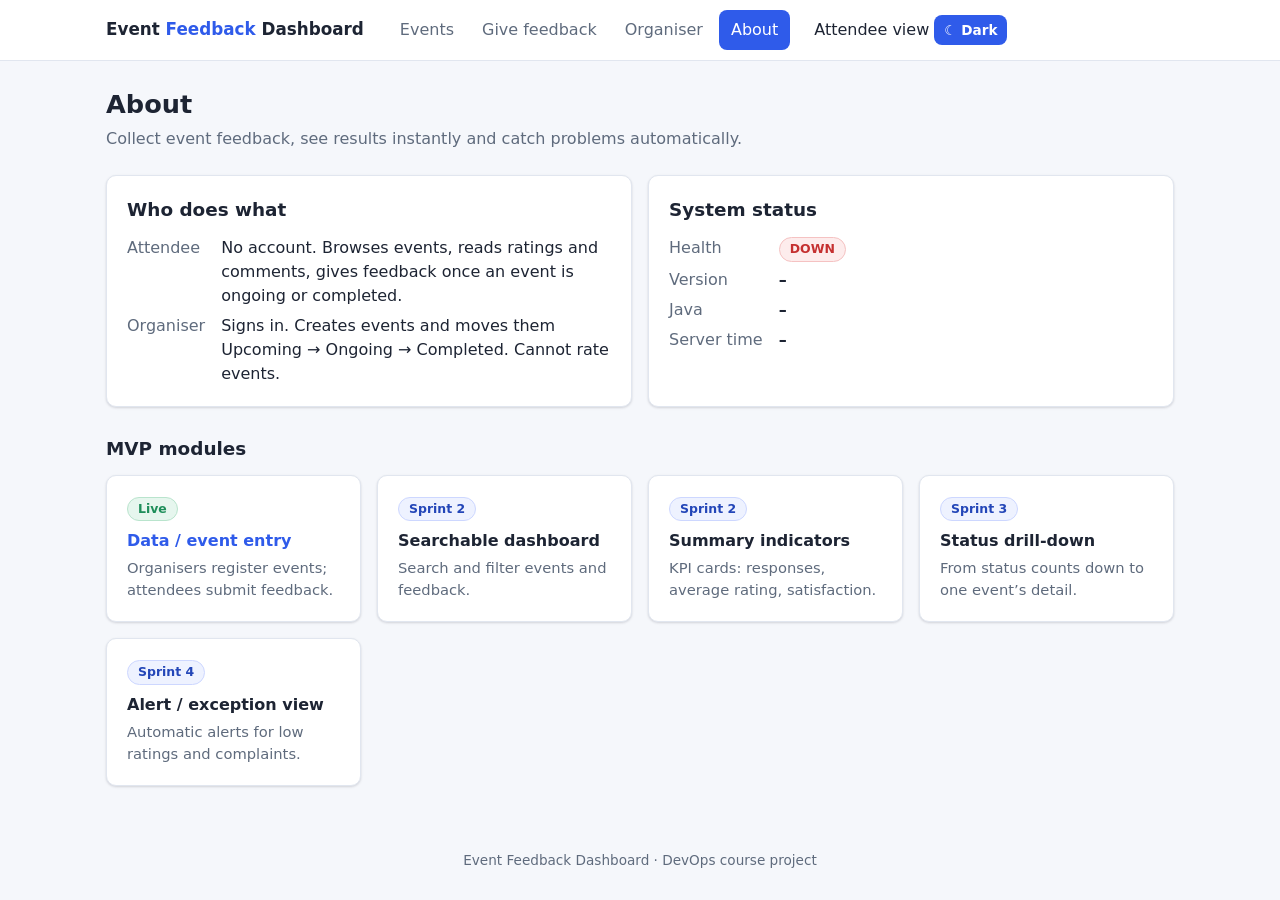
==== src/main/resources/static/about.html @ da429e90 "feat(ui): separate attendee and organiser pages Attendee pages: Events (All / Upcoming / Ongoing / C" ====
<!DOCTYPE html>
<html lang="en">
<head>
    <meta charset="UTF-8">
    <meta name="viewport" content="width=device-width, initial-scale=1">
    <title>About · Event Feedback Dashboard</title>
    <script src="js/theme.js"></script>
    <link rel="stylesheet" href="css/app.css">
</head>
<body>
<header class="topbar">
    <div class="topbar-inner">
        <a class="brand" href="index.html">Event <span>Feedback</span> Dashboard</a>
        <nav class="nav" id="nav"></nav>
        <div class="top-actions" id="topActions"></div>
    </div>
</header>

<main>
    <h1>About</h1>
    <p class="subtitle">Collect event feedback, see results instantly and catch problems automatically.</p>

    <div class="grid grid-2">
        <section class="card">
            <h2>Who does what</h2>
            <dl class="kv">
                <dt>Attendee</dt>
                <dd style="font-weight:400">No account. Browses events, reads ratings and comments, gives feedback once an event is ongoing or completed.</dd>
                <dt>Organiser</dt>
                <dd style="font-weight:400">Signs in. Creates events and moves them Upcoming → Ongoing → Completed. Cannot rate events.</dd>
            </dl>
        </section>

        <section class="card">
            <h2>System status</h2>
            <dl class="kv">
                <dt>Health</dt>     <dd id="health"><span class="chip">checking…</span></dd>
                <dt>Version</dt>    <dd id="version">–</dd>
                <dt>Java</dt>       <dd id="java">–</dd>
                <dt>Server time</dt><dd id="serverTime">–</dd>
            </dl>
        </section>
    </div>

    <h2 style="margin-top:28px">MVP modules</h2>
    <div class="grid grid-3" id="modules"></div>
</main>

<footer>Event Feedback Dashboard · DevOps course project</footer>

<script src="js/common.js"></script>
<script>
    const MODULES = [
        { name: 'Data / event entry',     desc: 'Organisers register events; attendees submit feedback.', sprint: 1, live: true, link: 'index.html' },
        { name: 'Searchable dashboard',   desc: 'Search and filter events and feedback.',                  sprint: 2, live: false },
        { name: 'Summary indicators',     desc: 'KPI cards: responses, average rating, satisfaction.',     sprint: 2, live: false },
        { name: 'Status drill-down',      desc: 'From status counts down to one event’s detail.',     sprint: 3, live: false },
        { name: 'Alert / exception view', desc: 'Automatic alerts for low ratings and complaints.',        sprint: 4, live: false }
    ];
    document.getElementById('modules').innerHTML = MODULES.map(m => `
        <article class="card module">
            <span class="chip ${m.live ? 'live' : 'planned'}">${m.live ? 'Live' : 'Sprint ' + m.sprint}</span>
            <h3>${m.link ? `<a href="${m.link}">${m.name}</a>` : m.name}</h3>
            <p>${m.desc}</p>
        </article>`).join('');

    api('api/info').then(info => {
        document.getElementById('version').textContent = info.version;
        document.getElementById('java').textContent = info.javaVersion;
        document.getElementById('serverTime').textContent = new Date(info.serverTime).toLocaleString();
    }).catch(() => {});

    api('actuator/health').then(h => {
        document.getElementById('health').innerHTML = `<span class="chip up">${escapeHtml(h.status)}</span>`;
    }).catch(() => {
        document.getElementById('health').innerHTML = '<span class="chip down">DOWN</span>';
    });
</script>
</body>
</html>
---- src/main/resources/static/css/app.css ----
:root {
    --bg: #f5f7fb;
    --surface: #ffffff;
    --text: #1d2433;
    --muted: #5f6b7d;
    --border: #e1e6ef;
    --primary: #2f5bea;
    --primary-dark: #2346b8;
    --success: #1e8e5a;
    --warning: #b7791f;
    --danger: #c53030;
    --radius: 10px;
    --shadow: 0 1px 2px rgba(16, 24, 40, .06), 0 1px 3px rgba(16, 24, 40, .1);
    font-family: "Segoe UI", system-ui, -apple-system, Roboto, Arial, sans-serif;
}

@media (prefers-color-scheme: dark) {
    :root {
        --bg: #11151c;
        --surface: #1a202b;
        --text: #e6e9ef;
        --muted: #9aa5b5;
        --border: #2c3442;
        --primary: #6d8cff;
        --primary-dark: #8aa2ff;
        --shadow: none;
    }
}

* { box-sizing: border-box; }

body {
    margin: 0;
    background: var(--bg);
    color: var(--text);
    line-height: 1.5;
}

a { color: var(--primary); text-decoration: none; }
a:hover { text-decoration: underline; }

/* ---------- header / navigation ---------- */
.topbar {
    background: var(--surface);
    border-bottom: 1px solid var(--border);
}
.topbar-inner {
    max-width: 1100px;
    margin: 0 auto;
    padding: 0 16px;
    display: flex;
    align-items: center;
    gap: 24px;
    min-height: 60px;
    flex-wrap: wrap;
}
.brand { font-weight: 700; font-size: 1.05rem; color: var(--text); }
.brand span { color: var(--primary); }
.nav { display: flex; gap: 4px; flex-wrap: wrap; }
.nav a {
    padding: 8px 12px;
    border-radius: 8px;
    color: var(--muted);
    font-weight: 500;
}
.nav a:hover { background: var(--bg); text-decoration: none; color: var(--text); }
.nav a.active { background: var(--primary); color: #fff; }

/* ---------- layout ---------- */
main {
    max-width: 1100px;
    margin: 0 auto;
    padding: 24px 16px 48px;
}
h1 { font-size: 1.6rem; margin: 0 0 4px; }
h2 { font-size: 1.15rem; margin: 0 0 12px; }
.subtitle { color: var(--muted); margin: 0 0 24px; }

.card {
    background: var(--surface);
    border: 1px solid var(--border);
    border-radius: var(--radius);
    box-shadow: var(--shadow);
    padding: 20px;
}
.grid { display: grid; gap: 16px; }
/* let wide content (tables) scroll inside its card instead of widening the page */
.grid > * { min-width: 0; }
.grid-2 { grid-template-columns: repeat(auto-fit, minmax(320px, 1fr)); }
.grid-3 { grid-template-columns: repeat(auto-fit, minmax(240px, 1fr)); }
.stack > * + * { margin-top: 16px; }

/* Events page: narrow form column, wide table column; stacked on small screens */
.grid-events { grid-template-columns: minmax(300px, 380px) 1fr; align-items: start; }
.grid-events .form-grid { grid-template-columns: 1fr; }
@media (max-width: 900px) { .grid-events { grid-template-columns: 1fr; } }

/* ---------- status / chips ---------- */
.chip {
    display: inline-block;
    padding: 2px 10px;
    border-radius: 999px;
    font-size: .78rem;
    font-weight: 600;
    background: var(--bg);
    color: var(--muted);
    border: 1px solid var(--border);
}
.chip.live, .chip.up { background: #e6f6ee; color: var(--success); border-color: #b9e4cd; }
.chip.planned { background: #eef2ff; color: var(--primary-dark); border-color: #cdd7ff; }
.chip.down { background: #fdecec; color: var(--danger); border-color: #f5c2c2; }

.kv { display: grid; grid-template-columns: max-content 1fr; gap: 6px 16px; margin: 0; }
.kv dt { color: var(--muted); }
.kv dd { margin: 0; font-weight: 600; }

.module h3 { margin: 8px 0 4px; font-size: 1rem; }
.module p { margin: 0; color: var(--muted); font-size: .92rem; }

.chip.status-UPCOMING { background: #eef2ff; color: var(--primary-dark); border-color: #cdd7ff; }
.chip.status-ONGOING { background: #fff6e5; color: var(--warning); border-color: #f3dcae; }
.chip.status-COMPLETED { background: #e6f6ee; color: var(--success); border-color: #b9e4cd; }
.chip.status-CANCELLED { background: #fdecec; color: var(--danger); border-color: #f5c2c2; }
.chip.status-NEW { background: #eef2ff; color: var(--primary-dark); border-color: #cdd7ff; }

/* ---------- forms ---------- */
.form-grid { display: grid; grid-template-columns: 1fr 1fr; gap: 14px 16px; }
.form-grid .full { grid-column: 1 / -1; }
@media (max-width: 560px) { .form-grid { grid-template-columns: 1fr; } }

label { display: block; font-weight: 600; font-size: .9rem; margin-bottom: 4px; }
label .opt { color: var(--muted); font-weight: 400; }
input, select, textarea {
    width: 100%;
    padding: 9px 11px;
    border: 1px solid var(--border);
    border-radius: 8px;
    background: var(--surface);
    color: var(--text);
    font: inherit;
}
textarea { resize: vertical; min-height: 84px; }
input:focus, select:focus, textarea:focus { outline: 2px solid var(--primary); outline-offset: 1px; }
.invalid { border-color: var(--danger) !important; }
.field-error { display: block; color: var(--danger); font-size: .8rem; min-height: 1em; margin-top: 2px; }
.hint { color: var(--muted); font-size: .8rem; }

.btn {
    display: inline-block;
    padding: 10px 18px;
    border: 0;
    border-radius: 8px;
    background: var(--primary);
    color: #fff;
    font: inherit;
    font-weight: 600;
    cursor: pointer;
}
.btn:hover { background: var(--primary-dark); text-decoration: none; }
.btn:disabled { opacity: .6; cursor: progress; }
.btn.secondary { background: transparent; color: var(--primary); border: 1px solid var(--primary); }
.btn.small { padding: 5px 10px; font-size: .85rem; }

.notice { padding: 10px 14px; border-radius: 8px; margin-bottom: 14px; font-weight: 500; }
.notice.success { background: #e6f6ee; color: var(--success); }
.notice.error { background: #fdecec; color: var(--danger); }

/* ---------- rating buttons (radio groups) ---------- */
.rating-group { border: 0; padding: 0; margin: 0; }
.rating-group legend { font-weight: 600; font-size: .9rem; margin-bottom: 6px; }
.rating-options { display: flex; gap: 6px; flex-wrap: wrap; }
.rating-options input { position: absolute; opacity: 0; width: 1px; height: 1px; }
.rating-options label {
    margin: 0;
    min-width: 44px;
    padding: 8px 0;
    text-align: center;
    border: 1px solid var(--border);
    border-radius: 8px;
    cursor: pointer;
    font-weight: 600;
    color: var(--muted);
}
.rating-options input:checked + label { background: var(--primary); border-color: var(--primary); color: #fff; }
.rating-options input:focus-visible + label { outline: 2px solid var(--primary); outline-offset: 2px; }
.rating-scale { display: flex; justify-content: space-between; max-width: 260px; color: var(--muted); font-size: .75rem; }

/* ---------- tables and lists ---------- */
.table-wrap { overflow-x: auto; }
table { width: 100%; border-collapse: collapse; font-size: .92rem; }
th, td { text-align: left; padding: 10px 8px; border-bottom: 1px solid var(--border); vertical-align: top; }
th { color: var(--muted); font-weight: 600; font-size: .8rem; text-transform: uppercase; letter-spacing: .03em; }
td .sub { display: block; color: var(--muted); font-size: .8rem; }
.num { text-align: right; white-space: nowrap; }
.nowrap { white-space: nowrap; }
.empty { color: var(--muted); text-align: center; padding: 24px; }

.feedback-list { list-style: none; margin: 0; padding: 0; }
.feedback-list li { padding: 12px 0; border-bottom: 1px solid var(--border); }
.feedback-list li:last-child { border-bottom: 0; }
.feedback-meta { color: var(--muted); font-size: .8rem; }
.score { font-weight: 700; }

footer {
    text-align: center;
    color: var(--muted);
    font-size: .85rem;
    padding: 16px;
}
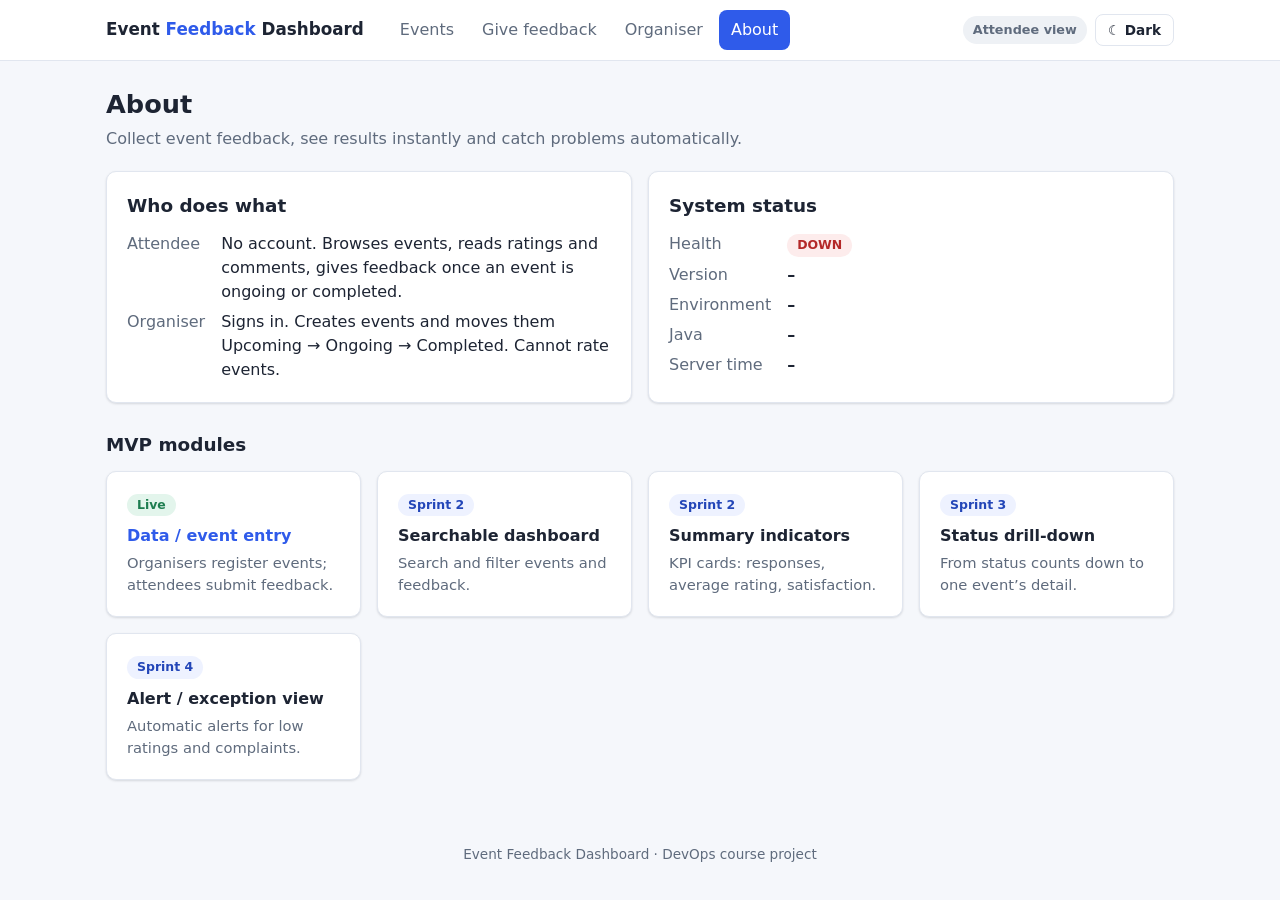
==== commit 0c48d9cf: "feat(app): report the deployment environment New property app.environment (default 'local') is retur" ====
--- a/src/main/resources/static/about.html
+++ b/src/main/resources/static/about.html
@@ -36,6 +36,7 @@
             <dl class="kv">
                 <dt>Health</dt>     <dd id="health"><span class="chip">checking…</span></dd>
                 <dt>Version</dt>    <dd id="version">–</dd>
+                <dt>Environment</dt><dd id="environment">–</dd>
                 <dt>Java</dt>       <dd id="java">–</dd>
                 <dt>Server time</dt><dd id="serverTime">–</dd>
             </dl>
@@ -66,6 +67,7 @@
 
     api('api/info').then(info => {
         document.getElementById('version').textContent = info.version;
+        document.getElementById('environment').innerHTML = `<span class="chip planned">${escapeHtml(info.environment)}</span>`;
         document.getElementById('java').textContent = info.javaVersion;
         document.getElementById('serverTime').textContent = new Date(info.serverTime).toLocaleString();
     }).catch(() => {});
--- a/src/main/resources/static/css/app.css
+++ b/src/main/resources/static/css/app.css
@@ -1,30 +1,52 @@
+/* ---------- theme tokens: light is the default, dark via <html data-theme="dark"> ---------- */
 :root {
+    color-scheme: light;
     --bg: #f5f7fb;
     --surface: #ffffff;
+    --surface-alt: #f8fafc;
     --text: #1d2433;
     --muted: #5f6b7d;
     --border: #e1e6ef;
     --primary: #2f5bea;
     --primary-dark: #2346b8;
-    --success: #1e8e5a;
-    --warning: #b7791f;
-    --danger: #c53030;
+    --primary-soft: #eef2ff;
+    --on-primary: #ffffff;
+    --success: #1e7d50;
+    --success-soft: #e3f5ec;
+    --warning: #9a6512;
+    --warning-soft: #fff4e0;
+    --danger: #b42828;
+    --danger-soft: #fdecec;
+    --neutral-soft: #eef1f5;
+    --star: #f2a516;
+    --star-empty: #d7dde7;
     --radius: 10px;
-    --shadow: 0 1px 2px rgba(16, 24, 40, .06), 0 1px 3px rgba(16, 24, 40, .1);
+    --shadow: 0 1px 2px rgba(16, 24, 40, .06), 0 1px 3px rgba(16, 24, 40, .08);
     font-family: "Segoe UI", system-ui, -apple-system, Roboto, Arial, sans-serif;
 }
 
-@media (prefers-color-scheme: dark) {
-    :root {
-        --bg: #11151c;
-        --surface: #1a202b;
-        --text: #e6e9ef;
-        --muted: #9aa5b5;
-        --border: #2c3442;
-        --primary: #6d8cff;
-        --primary-dark: #8aa2ff;
-        --shadow: none;
-    }
+:root[data-theme="dark"] {
+    color-scheme: dark;
+    --bg: #11151c;
+    --surface: #1a202b;
+    --surface-alt: #202734;
+    --text: #e6e9ef;
+    --muted: #9aa5b5;
+    --border: #2c3442;
+    --primary: #7b96ff;
+    --primary-dark: #a3b5ff;
+    --primary-soft: #232c47;
+    --on-primary: #0d1220;
+    --success: #5fd09a;
+    --success-soft: #173326;
+    --warning: #f0bb5c;
+    --warning-soft: #3a2d14;
+    --danger: #f28b8b;
+    --danger-soft: #3d1f22;
+    --neutral-soft: #262d3a;
+    --star: #f5b942;
+    --star-empty: #3a4352;
+    --shadow: none;
 }
 
 * { box-sizing: border-box; }
@@ -40,41 +62,36 @@
 a:hover { text-decoration: underline; }
 
 /* ---------- header / navigation ---------- */
-.topbar {
-    background: var(--surface);
-    border-bottom: 1px solid var(--border);
-}
+.topbar { background: var(--surface); border-bottom: 1px solid var(--border); }
 .topbar-inner {
     max-width: 1100px;
     margin: 0 auto;
-    padding: 0 16px;
+    padding: 8px 16px;
     display: flex;
     align-items: center;
-    gap: 24px;
+    gap: 12px 24px;
     min-height: 60px;
     flex-wrap: wrap;
 }
 .brand { font-weight: 700; font-size: 1.05rem; color: var(--text); }
 .brand span { color: var(--primary); }
+.brand:hover { text-decoration: none; }
 .nav { display: flex; gap: 4px; flex-wrap: wrap; }
-.nav a {
-    padding: 8px 12px;
-    border-radius: 8px;
-    color: var(--muted);
-    font-weight: 500;
-}
+.nav a { padding: 8px 12px; border-radius: 8px; color: var(--muted); font-weight: 500; }
 .nav a:hover { background: var(--bg); text-decoration: none; color: var(--text); }
-.nav a.active { background: var(--primary); color: #fff; }
+.nav a.active { background: var(--primary); color: var(--on-primary); }
+.top-actions { margin-left: auto; display: flex; align-items: center; gap: 8px; flex-wrap: wrap; }
+
+.role-badge { font-size: .8rem; font-weight: 600; padding: 4px 10px; border-radius: 999px; }
+.role-badge.attendee { background: var(--neutral-soft); color: var(--muted); }
+.role-badge.organiser { background: var(--primary-soft); color: var(--primary-dark); }
 
 /* ---------- layout ---------- */
-main {
-    max-width: 1100px;
-    margin: 0 auto;
-    padding: 24px 16px 48px;
-}
+main { max-width: 1100px; margin: 0 auto; padding: 24px 16px 48px; }
 h1 { font-size: 1.6rem; margin: 0 0 4px; }
 h2 { font-size: 1.15rem; margin: 0 0 12px; }
-.subtitle { color: var(--muted); margin: 0 0 24px; }
+.subtitle { color: var(--muted); margin: 0 0 20px; }
+.back { display: inline-block; margin-bottom: 12px; font-weight: 500; }
 
 .card {
     background: var(--surface);
@@ -88,44 +105,81 @@
 .grid > * { min-width: 0; }
 .grid-2 { grid-template-columns: repeat(auto-fit, minmax(320px, 1fr)); }
 .grid-3 { grid-template-columns: repeat(auto-fit, minmax(240px, 1fr)); }
+.grid-side { grid-template-columns: minmax(300px, 380px) 1fr; align-items: start; }
+@media (max-width: 900px) { .grid-side { grid-template-columns: 1fr; } }
 .stack > * + * { margin-top: 16px; }
-
-/* Events page: narrow form column, wide table column; stacked on small screens */
-.grid-events { grid-template-columns: minmax(300px, 380px) 1fr; align-items: start; }
-.grid-events .form-grid { grid-template-columns: 1fr; }
-@media (max-width: 900px) { .grid-events { grid-template-columns: 1fr; } }
-
-/* ---------- status / chips ---------- */
+.muted { color: var(--muted); }
+
+/* ---------- chips ---------- */
 .chip {
     display: inline-block;
     padding: 2px 10px;
     border-radius: 999px;
     font-size: .78rem;
     font-weight: 600;
-    background: var(--bg);
+    background: var(--neutral-soft);
     color: var(--muted);
+    white-space: nowrap;
+}
+.chip.live, .chip.up, .chip.status-COMPLETED { background: var(--success-soft); color: var(--success); }
+.chip.planned, .chip.status-UPCOMING { background: var(--primary-soft); color: var(--primary-dark); }
+.chip.status-ONGOING { background: var(--warning-soft); color: var(--warning); }
+.chip.down, .chip.status-CANCELLED { background: var(--danger-soft); color: var(--danger); }
+
+/* ---------- status tabs ---------- */
+.tabs { display: flex; gap: 6px; flex-wrap: wrap; margin: 0 0 18px; }
+.tab {
+    font: inherit;
+    font-weight: 600;
+    font-size: .9rem;
+    padding: 7px 14px;
+    border-radius: 999px;
     border: 1px solid var(--border);
-}
-.chip.live, .chip.up { background: #e6f6ee; color: var(--success); border-color: #b9e4cd; }
-.chip.planned { background: #eef2ff; color: var(--primary-dark); border-color: #cdd7ff; }
-.chip.down { background: #fdecec; color: var(--danger); border-color: #f5c2c2; }
-
-.kv { display: grid; grid-template-columns: max-content 1fr; gap: 6px 16px; margin: 0; }
-.kv dt { color: var(--muted); }
-.kv dd { margin: 0; font-weight: 600; }
-
-.module h3 { margin: 8px 0 4px; font-size: 1rem; }
-.module p { margin: 0; color: var(--muted); font-size: .92rem; }
-
-.chip.status-UPCOMING { background: #eef2ff; color: var(--primary-dark); border-color: #cdd7ff; }
-.chip.status-ONGOING { background: #fff6e5; color: var(--warning); border-color: #f3dcae; }
-.chip.status-COMPLETED { background: #e6f6ee; color: var(--success); border-color: #b9e4cd; }
-.chip.status-CANCELLED { background: #fdecec; color: var(--danger); border-color: #f5c2c2; }
-.chip.status-NEW { background: #eef2ff; color: var(--primary-dark); border-color: #cdd7ff; }
+    background: var(--surface);
+    color: var(--muted);
+    cursor: pointer;
+}
+.tab:hover { color: var(--text); border-color: var(--muted); }
+.tab.active { background: var(--primary); border-color: var(--primary); color: var(--on-primary); }
+.tab .count { font-weight: 500; opacity: .8; margin-left: 4px; }
+
+/* ---------- event cards ---------- */
+.event-card { display: flex; flex-direction: column; gap: 8px; }
+.event-card .top { display: flex; justify-content: space-between; align-items: center; gap: 8px; }
+.event-card h3 { margin: 2px 0 0; font-size: 1.05rem; }
+.event-card h3 a { color: var(--text); }
+.event-card .meta { color: var(--muted); font-size: .88rem; }
+.event-card .rating-line { display: flex; align-items: center; gap: 8px; flex-wrap: wrap; font-size: .92rem; }
+.event-card .actions { margin-top: auto; padding-top: 8px; display: flex; gap: 8px; flex-wrap: wrap; }
+.empty { color: var(--muted); text-align: center; padding: 24px; }
+
+/* ---------- stars and rating summary ---------- */
+.stars { letter-spacing: 1px; white-space: nowrap; }
+.stars .on { color: var(--star); }
+.stars .off { color: var(--star-empty); }
+.big-score { font-size: 2.6rem; font-weight: 700; line-height: 1; }
+.summary { display: grid; grid-template-columns: auto 1fr; gap: 20px 28px; align-items: center; }
+@media (max-width: 560px) { .summary { grid-template-columns: 1fr; } }
+.dist-row { display: grid; grid-template-columns: 34px 1fr 28px; gap: 8px; align-items: center; font-size: .85rem; }
+.dist-bar { height: 8px; border-radius: 4px; background: var(--neutral-soft); overflow: hidden; }
+.dist-bar span { display: block; height: 100%; background: var(--star); }
+.facts { display: flex; gap: 10px 24px; flex-wrap: wrap; margin-top: 16px; font-size: .92rem; }
+.facts b { font-size: 1.05rem; }
+
+/* ---------- feedback list ---------- */
+.feedback-list { list-style: none; margin: 0; padding: 0; }
+.feedback-item { padding: 14px 0; border-bottom: 1px solid var(--border); }
+.feedback-item:last-child { border-bottom: 0; }
+.feedback-item .head { display: flex; justify-content: space-between; gap: 8px; flex-wrap: wrap; align-items: center; }
+.feedback-item .comment { margin: 6px 0; }
+.feedback-item .no-comment { margin: 6px 0; color: var(--muted); font-style: italic; }
+.feedback-item .tags { display: flex; gap: 6px; flex-wrap: wrap; }
+.feedback-meta { color: var(--muted); font-size: .8rem; margin-top: 6px; }
 
 /* ---------- forms ---------- */
 .form-grid { display: grid; grid-template-columns: 1fr 1fr; gap: 14px 16px; }
 .form-grid .full { grid-column: 1 / -1; }
+.grid-side .form-grid { grid-template-columns: 1fr; }
 @media (max-width: 560px) { .form-grid { grid-template-columns: 1fr; } }
 
 label { display: block; font-weight: 600; font-size: .9rem; margin-bottom: 4px; }
@@ -148,22 +202,27 @@
 .btn {
     display: inline-block;
     padding: 10px 18px;
-    border: 0;
+    border: 1px solid var(--primary);
     border-radius: 8px;
     background: var(--primary);
-    color: #fff;
+    color: var(--on-primary);
     font: inherit;
     font-weight: 600;
     cursor: pointer;
-}
-.btn:hover { background: var(--primary-dark); text-decoration: none; }
+    text-align: center;
+}
+.btn:hover { background: var(--primary-dark); border-color: var(--primary-dark); text-decoration: none; }
 .btn:disabled { opacity: .6; cursor: progress; }
-.btn.secondary { background: transparent; color: var(--primary); border: 1px solid var(--primary); }
-.btn.small { padding: 5px 10px; font-size: .85rem; }
+.btn.secondary { background: transparent; color: var(--primary); }
+.btn.secondary:hover { background: var(--primary-soft); }
+.btn.small { padding: 5px 12px; font-size: .85rem; }
+.btn.ghost { background: transparent; border-color: var(--border); color: var(--text); }
+.btn.ghost:hover { background: var(--bg); }
 
 .notice { padding: 10px 14px; border-radius: 8px; margin-bottom: 14px; font-weight: 500; }
-.notice.success { background: #e6f6ee; color: var(--success); }
-.notice.error { background: #fdecec; color: var(--danger); }
+.notice.success { background: var(--success-soft); color: var(--success); }
+.notice.error { background: var(--danger-soft); color: var(--danger); }
+.notice.info { background: var(--primary-soft); color: var(--primary-dark); }
 
 /* ---------- rating buttons (radio groups) ---------- */
 .rating-group { border: 0; padding: 0; margin: 0; }
@@ -180,30 +239,89 @@
     cursor: pointer;
     font-weight: 600;
     color: var(--muted);
-}
-.rating-options input:checked + label { background: var(--primary); border-color: var(--primary); color: #fff; }
+    background: var(--surface);
+}
+.rating-options input:checked + label { background: var(--primary); border-color: var(--primary); color: var(--on-primary); }
 .rating-options input:focus-visible + label { outline: 2px solid var(--primary); outline-offset: 2px; }
 .rating-scale { display: flex; justify-content: space-between; max-width: 260px; color: var(--muted); font-size: .75rem; }
 
-/* ---------- tables and lists ---------- */
+/* ---------- tables ---------- */
 .table-wrap { overflow-x: auto; }
 table { width: 100%; border-collapse: collapse; font-size: .92rem; }
-th, td { text-align: left; padding: 10px 8px; border-bottom: 1px solid var(--border); vertical-align: top; }
-th { color: var(--muted); font-weight: 600; font-size: .8rem; text-transform: uppercase; letter-spacing: .03em; }
+th, td { text-align: left; padding: 10px 8px; border-bottom: 1px solid var(--border); vertical-align: middle; }
+th { color: var(--muted); font-weight: 600; font-size: .78rem; text-transform: uppercase; letter-spacing: .03em; }
 td .sub { display: block; color: var(--muted); font-size: .8rem; }
+td select { width: auto; padding: 5px 8px; font-size: .85rem; }
 .num { text-align: right; white-space: nowrap; }
 .nowrap { white-space: nowrap; }
-.empty { color: var(--muted); text-align: center; padding: 24px; }
-
-.feedback-list { list-style: none; margin: 0; padding: 0; }
-.feedback-list li { padding: 12px 0; border-bottom: 1px solid var(--border); }
-.feedback-list li:last-child { border-bottom: 0; }
-.feedback-meta { color: var(--muted); font-size: .8rem; }
-.score { font-weight: 700; }
-
-footer {
+
+/* ---------- search toolbar ---------- */
+.toolbar { display: flex; gap: 8px; flex-wrap: wrap; margin: 0 0 14px; }
+.toolbar input[type="search"] { flex: 1 1 240px; }
+.toolbar select { flex: 0 1 auto; width: auto; }
+
+/* ---------- dashboard ---------- */
+.kpis { display: grid; gap: 12px; grid-template-columns: repeat(auto-fit, minmax(170px, 1fr)); }
+.kpi { display: block; padding: 16px 18px; color: var(--text); }
+a.kpi:hover { text-decoration: none; border-color: var(--primary); }
+.kpi-value { font-size: 1.9rem; font-weight: 700; line-height: 1.1; }
+.kpi-label { color: var(--muted); font-weight: 600; font-size: .85rem; margin-top: 4px; }
+.kpi-note { color: var(--muted); font-size: .8rem; margin-top: 2px; }
+.kpi.alert-kpi .kpi-value { color: var(--danger); }
+.breakdown { display: grid; gap: 6px; }
+.breakdown-row {
+    display: grid;
+    grid-template-columns: 140px 1fr 40px;
+    gap: 10px;
+    align-items: center;
+    width: 100%;
+    padding: 8px 10px;
+    border: 1px solid transparent;
+    border-radius: 8px;
+    background: transparent;
+    color: var(--text);
+    font: inherit;
+    text-align: left;
+    cursor: pointer;
+}
+.breakdown-row:hover { background: var(--bg); border-color: var(--border); }
+.breakdown-row .chip { justify-self: start; }
+.chip.fb-NEW { background: var(--primary-soft); color: var(--primary-dark); }
+.chip.fb-REVIEWED { background: var(--neutral-soft); color: var(--muted); }
+.chip.fb-ACTION_REQUIRED { background: var(--warning-soft); color: var(--warning); }
+.chip.fb-RESOLVED { background: var(--success-soft); color: var(--success); }
+
+/* ---------- alerts ---------- */
+.nav-badge {
+    display: inline-block;
+    min-width: 20px;
+    padding: 0 6px;
+    margin-left: 4px;
+    border-radius: 999px;
+    background: var(--danger);
+    color: #fff;
+    font-size: .75rem;
+    font-weight: 700;
+    line-height: 20px;
     text-align: center;
-    color: var(--muted);
-    font-size: .85rem;
-    padding: 16px;
-}
+}
+.alert-list { list-style: none; margin: 0; padding: 0; display: grid; gap: 12px; }
+.alert-item { border-left-width: 4px; }
+.alert-item .head { display: flex; justify-content: space-between; gap: 8px; flex-wrap: wrap; align-items: center; }
+.alert-item .chip { margin-right: 6px; text-transform: capitalize; }
+.alert-item.sev-CRITICAL, .alert-item.sev-HIGH { border-left-color: var(--danger); }
+.alert-item.sev-MEDIUM { border-left-color: var(--warning); }
+.alert-item.sev-LOW { border-left-color: var(--border); }
+.chip.sev-CRITICAL { background: var(--danger); color: #fff; }
+.chip.sev-HIGH { background: var(--danger-soft); color: var(--danger); }
+.chip.sev-MEDIUM { background: var(--warning-soft); color: var(--warning); }
+.chip.sev-LOW { background: var(--neutral-soft); color: var(--muted); }
+
+/* ---------- about page ---------- */
+.kv { display: grid; grid-template-columns: max-content 1fr; gap: 6px 16px; margin: 0; }
+.kv dt { color: var(--muted); }
+.kv dd { margin: 0; font-weight: 600; }
+.module h3 { margin: 8px 0 4px; font-size: 1rem; }
+.module p { margin: 0; color: var(--muted); font-size: .92rem; }
+
+footer { text-align: center; color: var(--muted); font-size: .85rem; padding: 16px; }
